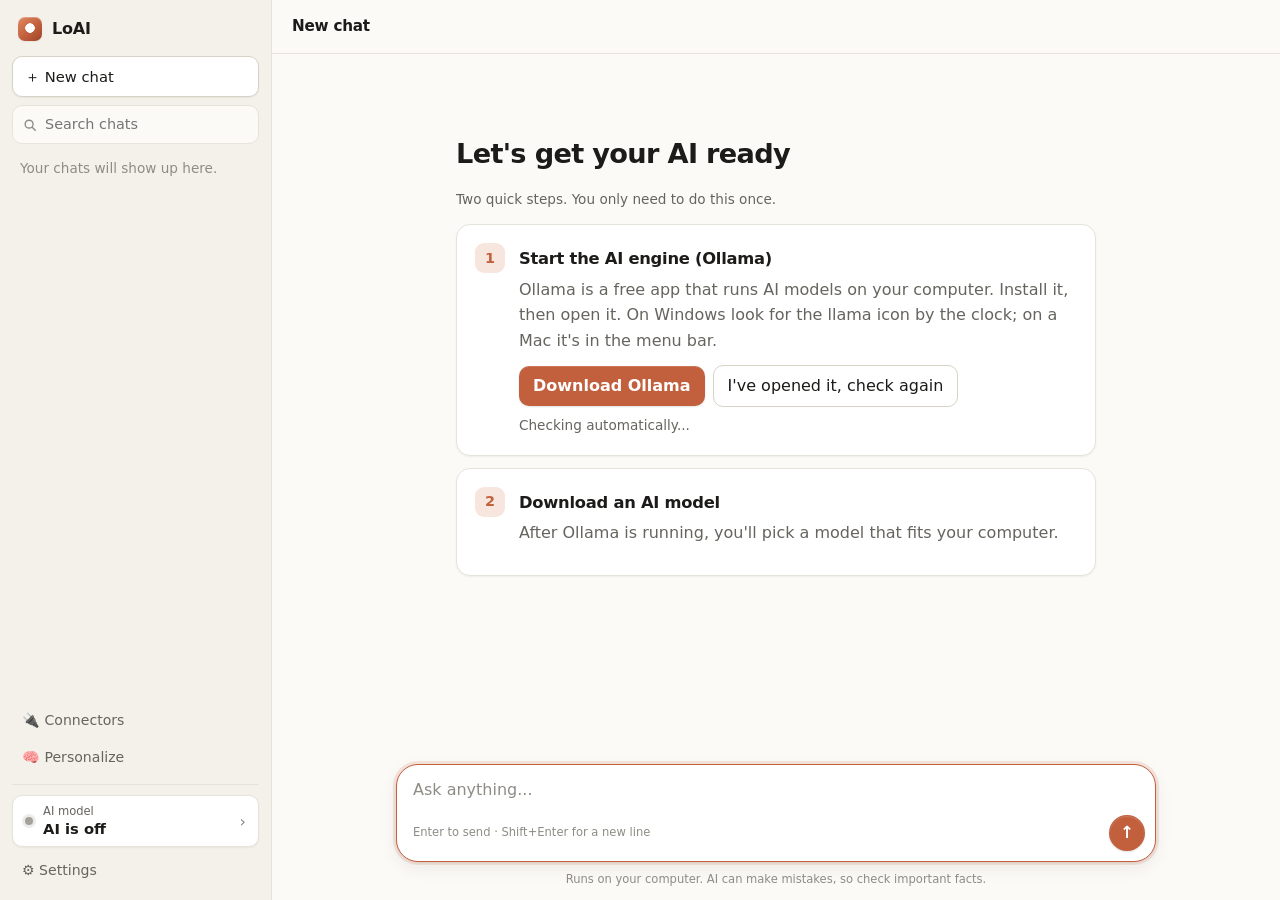
==== chatbot/static/index.html @ 0bafa899 "Merge cda1711361feffe646039b7a2dbf10522af35c83 into f8a8133390a9bcf1efb05b34d8a79a311c3097ea" ====
<!doctype html>
<html lang="en">
<head>
  <meta charset="utf-8">
  <meta name="viewport" content="width=device-width, initial-scale=1">
  <title>LoAI</title>
  <link rel="icon" href="data:image/svg+xml,<svg xmlns=%22http://www.w3.org/2000/svg%22 viewBox=%220 0 100 100%22><text y=%22.9em%22 font-size=%2290%22>💬</text></svg>">
  <link rel="manifest" href="/manifest.json">
  <link rel="apple-touch-icon" href="/icons/apple-touch-icon.png">
  <meta name="theme-color" content="#c2603e">
  <meta name="apple-mobile-web-app-capable" content="yes">
  <meta name="mobile-web-app-capable" content="yes">
  <meta name="apple-mobile-web-app-title" content="AI Chat">
  <script src="homescreen.js" defer></script>
  <link rel="stylesheet" href="style.css">
  <link rel="stylesheet" href="/connectors/tool-chat.css">
</head>
<body>
  <aside id="sidebar" aria-label="Chats">
    <div class="brand">LoAI</div>
    <button id="new-chat" class="primary" title="Start a new chat (Ctrl+Shift+O)">＋ New chat</button>
    <input id="search" type="search" placeholder="Search chats" aria-label="Search chats">
    <ul id="chat-list"></ul>
    <a href="/organizer" id="organizer-link" class="sidebar-link" hidden>🗂️ Organize a folder</a>
    <a href="/connectors" class="sidebar-link">🔌 Connectors</a> <!-- connectors_routes -->
    <a href="/files" id="files-link" class="sidebar-link" hidden>📁 Shared files</a>
    <a href="/personal" id="personal-link" class="sidebar-link">🧠 Personalize</a>
    <div class="sidebar-footer">
      <button id="model-button" class="model-button" title="Choose an AI model">
        <span class="dot" id="model-dot"></span>
        <span class="model-text">
          <span class="small">AI model</span>
          <span id="model-name">Choose a model</span>
        </span>
        <span aria-hidden="true">›</span>
      </button>
      <button id="settings-button" class="sidebar-link plain">⚙️ Settings</button>
    </div>
  </aside>
  <div id="scrim" hidden></div>

  <main>
    <header>
      <button id="toggle-sidebar" class="icon" aria-label="Show chats">☰</button>
      <h1 id="chat-title">New chat</h1>
    </header>

    <section id="messages" aria-live="polite"></section>

    <div id="composer-wrap">
      <form id="composer">
        <textarea id="input" rows="1" placeholder="Ask anything..." aria-label="Message"></textarea>
        <div class="composer-row">
          <button type="button" id="think-toggle" class="chip" aria-pressed="false" hidden
            title="The AI thinks step by step before answering. Smarter, but slower.">💡 Think deeper</button>
          <span class="hint">Enter to send · Shift+Enter for a new line</span>
          <button type="submit" id="send" class="primary round" aria-label="Send">↑</button>
          <button type="button" id="stop" class="round" aria-label="Stop" hidden>■</button>
        </div>
      </form>
      <p class="disclaimer">Runs on your computer. AI can make mistakes, so check important facts.</p>
    </div>
  </main>

  <!-- Choose a model -->
  <dialog id="models-dialog" aria-labelledby="models-title">
    <div class="dialog-head">
      <h2 id="models-title">Choose an AI model</h2>
      <button class="icon close" data-close aria-label="Close">✕</button>
    </div>
    <div id="system-card" class="system-card"></div>
    <p class="note">Bigger models give smarter answers but need a stronger computer. Models that are too big for this computer are locked so it doesn't freeze.</p>
    <div id="model-cards"></div>
  </dialog>

  <!-- Settings -->
  <dialog id="settings-dialog" aria-labelledby="settings-title">
    <div class="dialog-head">
      <h2 id="settings-title">Settings</h2>
      <button class="icon close" data-close aria-label="Close">✕</button>
    </div>
    <div class="setting">
      <span>Text size</span>
      <div class="segmented" data-setting="textSize">
        <button data-value="normal">A</button>
        <button data-value="large" class="bigger">A</button>
        <button data-value="xlarge" class="biggest">A</button>
      </div>
    </div>
    <div class="setting">
      <span>Appearance</span>
      <div class="segmented" data-setting="theme">
        <button data-value="auto">Auto</button>
        <button data-value="light">Light</button>
        <button data-value="dark">Dark</button>
      </div>
    </div>
    <div class="setting phone-setting">
      <span>Use on your phone</span>
      <div class="segmented">
        <button data-phone="true">On</button>
        <button data-phone="false">Off</button>
      </div>
    </div>
    <div id="phone-info" class="phone-setting"></div>
    <div class="setting">
      <span>Switch to a coding model for coding projects</span>
      <div class="segmented" data-setting="autoCode">
        <button data-value="on">Auto</button>
        <button data-value="off">Off</button>
      </div>
    </div>
    <div class="setting">
      <span>AI model settings</span>
      <button id="adjust-current">Adjust current model</button>
    </div>
    <div class="setting">
      <span>Your chats</span>
      <button id="clear-all" class="danger">Delete all chats</button>
    </div>
    <p class="note">Chats are saved only in this browser on this computer.</p>
  </dialog>

  <!-- Settings for one model (filled in by app.js) -->
  <dialog id="model-settings-dialog" aria-labelledby="model-settings-title">
    <div class="dialog-head">
      <h2 id="model-settings-title">Model settings</h2>
      <button class="icon close" data-close aria-label="Close">✕</button>
    </div>
    <div id="model-settings-body"></div>
  </dialog>

  <div id="toast" role="status" hidden></div>

  <script src="markdown.js"></script>
  <script src="/connectors/tool-chat.js"></script>
  <script src="app.js"></script>
</body>
</html>
---- chatbot/static/style.css ----
:root {
  --bg: #fbfaf7;
  --panel: #f3f1ea;
  --card: #ffffff;
  --text: #1c1b19;
  --muted: #66645e;
  --faint: #8e8c85;
  --border: #e6e3da;
  --border-strong: #d6d2c6;
  --hover: rgba(28, 27, 25, 0.055);
  --accent: #c2603e;
  --accent-hover: #ab5232;
  --accent-soft: #f6e6de;
  --accent-text: #ffffff;
  --glow: rgba(194, 96, 62, 0.14);
  --user-bubble: #efece4;
  --code-bg: #24231f;
  --code-text: #f5f4ef;
  --fast: #2e8b57;
  --good: #3b7dd8;
  --slow: #c98a1b;
  --blocked: #a3a19a;
  --danger: #c0392b;
  --shadow-sm: 0 1px 2px rgba(28, 27, 25, 0.06);
  --shadow-md: 0 1px 2px rgba(28, 27, 25, 0.05), 0 6px 18px rgba(28, 27, 25, 0.07);
  --shadow-lg: 0 2px 6px rgba(28, 27, 25, 0.06), 0 30px 70px -16px rgba(28, 27, 25, 0.3);
  --base-size: 16px;
  color-scheme: light;
}
@media (prefers-color-scheme: dark) {
  :root:not([data-theme="light"]) {
    --bg: #1b1a18;
    --panel: #201f1c;
    --card: #282724;
    --text: #eeebe3;
    --muted: #a5a29a;
    --faint: #7d7a73;
    --border: #33322d;
    --border-strong: #46443e;
    --hover: rgba(255, 255, 255, 0.06);
    --accent: #d9734f;
    --accent-hover: #e3845f;
    --accent-soft: #3d2a21;
    --glow: rgba(217, 115, 79, 0.16);
    --user-bubble: #312f2b;
    --code-bg: #121210;
    --danger: #e5675a;
    --shadow-sm: 0 1px 2px rgba(0, 0, 0, 0.3);
    --shadow-md: 0 1px 2px rgba(0, 0, 0, 0.3), 0 8px 20px rgba(0, 0, 0, 0.25);
    --shadow-lg: 0 2px 6px rgba(0, 0, 0, 0.35), 0 30px 70px -16px rgba(0, 0, 0, 0.7);
    color-scheme: dark;
  }
}
:root[data-theme="dark"] {
  --bg: #1b1a18;
  --panel: #201f1c;
  --card: #282724;
  --text: #eeebe3;
  --muted: #a5a29a;
  --faint: #7d7a73;
  --border: #33322d;
  --border-strong: #46443e;
  --hover: rgba(255, 255, 255, 0.06);
  --accent: #d9734f;
  --accent-hover: #e3845f;
  --accent-soft: #3d2a21;
  --glow: rgba(217, 115, 79, 0.16);
  --user-bubble: #312f2b;
  --code-bg: #121210;
  --danger: #e5675a;
  --shadow-sm: 0 1px 2px rgba(0, 0, 0, 0.3);
  --shadow-md: 0 1px 2px rgba(0, 0, 0, 0.3), 0 8px 20px rgba(0, 0, 0, 0.25);
  --shadow-lg: 0 2px 6px rgba(0, 0, 0, 0.35), 0 30px 70px -16px rgba(0, 0, 0, 0.7);
  color-scheme: dark;
}
:root[data-text-size="large"] { --base-size: 18px; }
:root[data-text-size="xlarge"] { --base-size: 20px; }

* { box-sizing: border-box; }
[hidden] { display: none !important; }
html, body { height: 100%; margin: 0; }
body {
  display: flex;
  background: var(--bg);
  color: var(--text);
  font: var(--base-size)/1.6 system-ui, -apple-system, "Segoe UI", Roboto, "Helvetica Neue", sans-serif;
  -webkit-font-smoothing: antialiased;
  text-rendering: optimizeLegibility;
}
h1, h2, h3 { letter-spacing: -0.015em; }

button, select, textarea, input { font: inherit; color: inherit; }
button {
  cursor: pointer;
  border: 1px solid var(--border-strong);
  background: transparent;
  border-radius: 10px;
  padding: 7px 14px;
  transition: background 0.15s, border-color 0.15s, color 0.15s, box-shadow 0.15s;
}
button:hover:not(:disabled) { background: var(--hover); }
button:active:not(:disabled) { transform: translateY(0.5px); }
button.primary {
  background: var(--accent);
  color: var(--accent-text);
  border-color: transparent;
  font-weight: 550;
  box-shadow: 0 1px 2px rgba(0, 0, 0, 0.12), inset 0 1px 0 rgba(255, 255, 255, 0.15);
}
button.primary:hover:not(:disabled) { background: var(--accent-hover); }
button.danger { color: var(--danger); border-color: color-mix(in srgb, var(--danger) 45%, transparent); }
button.danger:hover:not(:disabled) { background: color-mix(in srgb, var(--danger) 10%, transparent); }
button:disabled { opacity: 0.5; cursor: not-allowed; }
button.icon { border: none; padding: 6px 10px; font-size: 1.05em; color: var(--muted); }
button.icon:hover:not(:disabled) { color: var(--text); }
:focus-visible { outline: 2px solid var(--accent); outline-offset: 2px; }
a { color: var(--accent); text-underline-offset: 2px; }
::selection { background: var(--glow); }

/* Thin, quiet scrollbars */
* { scrollbar-width: thin; scrollbar-color: var(--border-strong) transparent; }

/* Sidebar */
#sidebar {
  width: 272px;
  flex-shrink: 0;
  display: flex;
  flex-direction: column;
  gap: 2px;
  padding: 14px 12px 12px;
  background: var(--panel);
  border-right: 1px solid var(--border);
}
.brand { display: flex; align-items: center; gap: 10px; font-weight: 650; letter-spacing: -0.01em; padding: 2px 6px 12px; }
.brand::before {
  content: "";
  width: 24px; height: 24px; flex-shrink: 0;
  border-radius: 7px;
  background:
    radial-gradient(circle at 50% 46%, #fff 0 4.5px, transparent 5px),
    linear-gradient(140deg, #e08a63, var(--accent) 55%, #9c4428);
  box-shadow: inset 0 1px 0 rgba(255, 255, 255, 0.25), var(--shadow-sm);
}
#new-chat {
  background: var(--card);
  color: var(--text);
  border: 1px solid var(--border-strong);
  box-shadow: var(--shadow-sm);
  text-align: left;
  font-size: 0.92em;
  font-weight: 500;
  padding: 8px 12px;
  margin-bottom: 6px;
}
#new-chat:hover:not(:disabled) { background: var(--card); border-color: var(--faint); }
#search {
  padding: 7px 10px 7px 32px;
  border-radius: 10px;
  border: 1px solid var(--border);
  background: var(--bg) url("data:image/svg+xml,%3Csvg xmlns='http://www.w3.org/2000/svg' viewBox='0 0 16 16'%3E%3Ccircle cx='7' cy='7' r='4.5' fill='none' stroke='%238e8c85' stroke-width='1.6'/%3E%3Cpath d='M10.5 10.5L14 14' stroke='%238e8c85' stroke-width='1.6' stroke-linecap='round'/%3E%3C/svg%3E") 10px center / 14px no-repeat;
  font-size: 0.9em;
  margin-bottom: 4px;
  outline: none;
  transition: border-color 0.15s, box-shadow 0.15s;
}
#search:focus { border-color: var(--accent); box-shadow: 0 0 0 3px var(--glow); }
#chat-list { list-style: none; margin: 0 -4px; padding: 0 4px; overflow-y: auto; flex: 1; }
#chat-list .group { font-size: 0.7em; font-weight: 600; letter-spacing: 0.06em; text-transform: uppercase; color: var(--faint); padding: 14px 8px 4px; }
#chat-list li.chat {
  display: flex;
  align-items: center;
  gap: 2px;
  padding: 6px 8px 6px 10px;
  border-radius: 8px;
  cursor: pointer;
  font-size: 0.88em;
  color: var(--muted);
  border: 1px solid transparent;
  transition: background 0.12s, color 0.12s;
}
#chat-list li.chat:hover { background: var(--hover); color: var(--text); }
#chat-list li.chat.active { background: var(--card); color: var(--text); border-color: var(--border); box-shadow: var(--shadow-sm); font-weight: 500; }
#chat-list li.chat span { flex: 1; overflow: hidden; text-overflow: ellipsis; white-space: nowrap; }
#chat-list li.chat button { border: none; padding: 0 5px; color: var(--faint); opacity: 0; font-size: 0.95em; }
#chat-list li.chat button:hover:not(:disabled) { color: var(--text); background: transparent; }
#chat-list li.chat:hover button, #chat-list li.chat.active button, #chat-list li.chat button:focus { opacity: 1; }
#chat-list .empty { color: var(--faint); font-size: 0.85em; padding: 8px; }
.sidebar-link {
  display: block;
  color: var(--muted);
  text-decoration: none;
  font-size: 0.88em;
  padding: 6px 10px;
  border-radius: 8px;
  text-align: left;
  border: none;
  width: 100%;
  transition: background 0.12s, color 0.12s;
}
.sidebar-link:hover { background: var(--hover); color: var(--text); }
.sidebar-footer { display: flex; flex-direction: column; gap: 2px; border-top: 1px solid var(--border); padding-top: 10px; margin-top: 8px; }
.model-button {
  display: flex;
  align-items: center;
  gap: 10px;
  text-align: left;
  background: var(--card);
  border-color: var(--border);
  box-shadow: var(--shadow-sm);
  padding: 8px 12px;
  margin-bottom: 4px;
  width: 100%;
}
.model-button:hover:not(:disabled) { background: var(--card); border-color: var(--border-strong); }
.model-button > [aria-hidden] { color: var(--faint); }
.model-button .model-text { flex: 1; display: flex; flex-direction: column; line-height: 1.3; min-width: 0; }
.model-button #model-name { overflow: hidden; text-overflow: ellipsis; white-space: nowrap; font-weight: 550; font-size: 0.92em; }
.small { font-size: 0.72em; color: var(--muted); }
.dot { width: 8px; height: 8px; border-radius: 50%; background: var(--blocked); flex-shrink: 0; box-shadow: 0 0 0 3px color-mix(in srgb, var(--blocked) 20%, transparent); }
.dot.fast { background: var(--fast); box-shadow: 0 0 0 3px color-mix(in srgb, var(--fast) 20%, transparent); }
.dot.good { background: var(--good); box-shadow: 0 0 0 3px color-mix(in srgb, var(--good) 20%, transparent); }
.dot.slow { background: var(--slow); box-shadow: 0 0 0 3px color-mix(in srgb, var(--slow) 20%, transparent); }
.note { font-size: 0.85em; color: var(--muted); }

/* Main area */
main { flex: 1; display: flex; flex-direction: column; min-width: 0; }
header { display: flex; align-items: center; gap: 8px; padding: 10px 20px; min-height: 54px; border-bottom: 1px solid var(--border); }
header h1 { font-size: 0.95em; font-weight: 600; margin: 0; overflow: hidden; text-overflow: ellipsis; white-space: nowrap; }
#toggle-sidebar { display: none; }

#messages { flex: 1; overflow-y: auto; padding: 24px 16px 24px; }

/* Welcome and setup screens */
.welcome { max-width: 700px; margin: 10vh auto 0; text-align: center; }
.welcome h2 { font-weight: 650; font-size: 2em; letter-spacing: -0.03em; margin: 0 0 8px; }
.welcome > p { color: var(--muted); margin-top: 0; }
.suggestions { display: grid; grid-template-columns: repeat(2, 1fr); gap: 10px; margin-top: 32px; text-align: left; }
.suggestion {
  background: var(--card);
  border: 1px solid var(--border);
  border-radius: 14px;
  padding: 14px 16px;
  font-size: 0.9em;
  text-align: left;
  line-height: 1.45;
  box-shadow: var(--shadow-sm);
}
.suggestion:hover:not(:disabled) { background: var(--card); border-color: var(--border-strong); box-shadow: var(--shadow-md); }
.suggestion strong { display: block; margin-bottom: 3px; font-weight: 600; }
.suggestion span { color: var(--muted); }

.setup { max-width: 640px; margin: 6vh auto 0; }
.setup h2 { font-weight: 650; font-size: 1.7em; letter-spacing: -0.025em; margin-bottom: 4px; }
.step {
  display: flex;
  gap: 14px;
  background: var(--card);
  border: 1px solid var(--border);
  border-radius: 14px;
  padding: 18px;
  margin: 12px 0;
  box-shadow: var(--shadow-sm);
}
.step .num {
  flex-shrink: 0;
  width: 30px; height: 30px;
  border-radius: 9px;
  display: grid; place-items: center;
  background: var(--accent-soft);
  color: var(--accent);
  font-weight: 700;
  font-size: 0.9em;
}
.step.done .num { background: var(--fast); color: #fff; }
.step h3 { margin: 3px 0 4px; font-size: 1.02em; }
.step p { margin: 4px 0 12px; color: var(--muted); }
.step .buttons { display: flex; flex-wrap: wrap; gap: 8px; align-items: center; }
.step a.primary {
  display: inline-block;
  background: var(--accent); color: var(--accent-text);
  padding: 7px 14px; border-radius: 10px; text-decoration: none; font-weight: 550;
  box-shadow: 0 1px 2px rgba(0, 0, 0, 0.12), inset 0 1px 0 rgba(255, 255, 255, 0.15);
}
.step a.primary:hover { background: var(--accent-hover); }
.checking { font-size: 0.85em; color: var(--muted); }

/* Messages */
.msg { max-width: 760px; margin: 0 auto 26px; }
.msg.user .content {
  background: var(--user-bubble);
  padding: 10px 16px;
  border-radius: 18px 18px 6px 18px;
  white-space: pre-wrap;
  width: fit-content;
  max-width: 85%;
  margin-left: auto;
  overflow-wrap: anywhere;
}
.msg.user .actions { justify-content: flex-end; }
.msg.assistant .content { overflow-wrap: anywhere; line-height: 1.7; }
.msg.assistant .content > :first-child { margin-top: 0; }
.msg.assistant .content > :last-child { margin-bottom: 0; }
.msg.error .content {
  color: var(--danger);
  background: color-mix(in srgb, var(--danger) 7%, transparent);
  border: 1px solid color-mix(in srgb, var(--danger) 35%, transparent);
  border-radius: 12px;
  padding: 10px 14px;
}
.msg .actions { margin-top: 8px; display: flex; gap: 2px; flex-wrap: wrap; }
.msg .actions button { font-size: 0.78em; padding: 3px 9px; color: var(--faint); border-color: transparent; border-radius: 7px; }
.msg .actions button:hover:not(:disabled) { color: var(--text); }
.msg .model-tag { font-size: 0.72em; color: var(--faint); align-self: center; margin-left: 6px; padding: 1px 8px; border: 1px solid var(--border); border-radius: 999px; }

details.thinking { margin-bottom: 12px; font-size: 0.88em; color: var(--muted); }
details.thinking summary { cursor: pointer; width: fit-content; padding: 2px 10px; border-radius: 999px; border: 1px solid var(--border); background: var(--card); }
details.thinking .thought { white-space: pre-wrap; border-left: 2px solid var(--border); padding-left: 12px; margin-top: 8px; }

.typing { display: inline-flex; gap: 4px; padding: 8px 0; }
.typing i { width: 7px; height: 7px; border-radius: 50%; background: var(--faint); animation: bounce 1.2s infinite; }
.typing i:nth-child(2) { animation-delay: 0.15s; }
.typing i:nth-child(3) { animation-delay: 0.3s; }
@keyframes bounce { 0%, 60%, 100% { opacity: 0.3; transform: none; } 30% { opacity: 1; transform: translateY(-4px); } }

/* Markdown */
.content pre {
  position: relative;
  background: var(--code-bg);
  color: var(--code-text);
  padding: 34px 16px 14px;
  border-radius: 12px;
  overflow-x: auto;
  font-size: 0.86em;
  line-height: 1.55;
  border: 1px solid rgba(255, 255, 255, 0.04);
}
.content pre .lang { position: absolute; top: 8px; left: 16px; font-size: 11px; color: #9a988f; letter-spacing: 0.02em; }
.content pre .copy { position: absolute; top: 6px; right: 8px; font-size: 11px; padding: 2px 9px; color: #d0cec6; background: rgba(255, 255, 255, 0.06); border-color: rgba(255, 255, 255, 0.12); border-radius: 6px; }
.content pre .copy:hover { background: rgba(255, 255, 255, 0.14); }
.content pre code { display: block; }
.content code { font-family: ui-monospace, SFMono-Regular, Menlo, Consolas, monospace; }
.content :not(pre) > code { background: var(--panel); border: 1px solid var(--border); padding: 1px 5px; border-radius: 5px; font-size: 0.86em; }
.content table { border-collapse: collapse; margin: 10px 0; display: block; overflow-x: auto; font-size: 0.92em; }
.content th, .content td { border: 1px solid var(--border); padding: 6px 12px; }
.content th { background: var(--panel); font-weight: 600; text-align: left; }
.content blockquote { border-left: 3px solid var(--accent-soft); margin: 10px 0; padding-left: 14px; color: var(--muted); }
.math { font-family: "Cambria Math", "STIX Two Math", "Times New Roman", serif; font-size: 1.08em; white-space: nowrap; }
.math.display { white-space: normal; }
.math i { font-style: italic; padding-right: 0.04em; }
.math .fn { font-style: normal; }
.math sup, .math sub { font-size: 0.72em; }
.math .frac { display: inline-flex; flex-direction: column; vertical-align: middle; text-align: center; margin: 0 0.15em; }
.math .frac > span:first-child { border-bottom: 1px solid currentColor; padding: 0 0.2em; }
.math .frac > span:last-child { padding: 0 0.2em; }
.math .sqrt { border-top: 1px solid currentColor; padding: 0 0.1em; margin-left: 0.05em; }
.math .root { margin-right: -0.4em; vertical-align: 0.9em; }
.math .over { border-top: 1px solid currentColor; }
.math .boxed { display: inline-block; border: 1px solid currentColor; border-radius: 4px; padding: 0.3em 0.5em; }
.math-block { margin: 12px 0; overflow-x: auto; text-align: center; font-size: 1.1em; }
.content h1, .content h2, .content h3 { line-height: 1.3; margin: 1.2em 0 0.5em; }
.content hr { border: 0; border-top: 1px solid var(--border); margin: 1.4em 0; }

/* Composer */
#composer-wrap { padding: 0 16px; }
#composer {
  max-width: 760px;
  margin: 0 auto;
  padding: 12px 10px 10px 16px;
  border: 1px solid var(--border-strong);
  border-radius: 22px;
  background: var(--card);
  box-shadow: var(--shadow-md);
  transition: border-color 0.15s, box-shadow 0.15s;
}
#composer:focus-within { border-color: var(--accent); box-shadow: var(--shadow-md), 0 0 0 3px var(--glow); }
#input {
  width: 100%;
  border: none;
  outline: none;
  resize: none;
  background: transparent;
  max-height: 220px;
  padding: 0 4px 0 0;
}
#input::placeholder { color: var(--faint); }
.composer-row { display: flex; align-items: center; gap: 8px; margin-top: 4px; }
.hint { flex: 1; font-size: 0.72em; color: var(--faint); }
.chip { font-size: 0.78em; padding: 4px 11px; border-radius: 999px; border-color: var(--border); color: var(--muted); }
.chip:hover:not(:disabled) { color: var(--text); }
.chip[aria-pressed="true"] { background: var(--accent-soft); border-color: color-mix(in srgb, var(--accent) 50%, transparent); color: var(--accent); }
.round { width: 36px; height: 36px; border-radius: 50%; padding: 0; font-size: 1.05em; display: grid; place-items: center; }
.disclaimer { text-align: center; font-size: 0.72em; color: var(--faint); margin: 8px 0 12px; }

/* Dialogs */
dialog {
  border: 1px solid var(--border);
  border-radius: 20px;
  background: var(--bg);
  color: var(--text);
  padding: 22px 24px 24px;
  width: min(680px, calc(100vw - 32px));
  max-height: calc(100vh - 48px);
  box-shadow: var(--shadow-lg);
}
dialog[open] { animation: pop 0.16s ease-out; }
@keyframes pop { from { opacity: 0; transform: translateY(6px) scale(0.985); } }
dialog::backdrop { background: rgba(15, 14, 12, 0.42); backdrop-filter: blur(3px); }
.dialog-head { display: flex; align-items: center; justify-content: space-between; margin-bottom: 4px; }
.dialog-head h2 { margin: 0; font-size: 1.25em; font-weight: 650; letter-spacing: -0.02em; }
.system-card {
  display: flex;
  flex-wrap: wrap;
  gap: 8px;
  margin: 14px 0 8px;
}
.system-card .spec {
  background: var(--card);
  border: 1px solid var(--border);
  border-radius: 12px;
  padding: 8px 14px;
  font-size: 0.88em;
  box-shadow: var(--shadow-sm);
}
.system-card .spec b { display: block; font-weight: 650; }
.model-card {
  display: flex;
  gap: 12px;
  align-items: flex-start;
  background: var(--card);
  border: 1px solid var(--border);
  border-radius: 14px;
  padding: 14px 16px;
  margin: 10px 0;
  box-shadow: var(--shadow-sm);
  transition: border-color 0.15s, box-shadow 0.15s;
}
.model-card:hover { border-color: var(--border-strong); }
.model-card.current { border-color: var(--accent); box-shadow: 0 0 0 3px var(--glow); }
.model-card.blocked { opacity: 0.55; box-shadow: none; }
.model-card .info { flex: 1; min-width: 0; }
.model-card .title { font-weight: 650; display: flex; flex-wrap: wrap; gap: 6px; align-items: center; }
.model-card .about { margin: 2px 0 6px; font-size: 0.9em; color: var(--muted); }
.model-card .meta { font-size: 0.78em; color: var(--muted); display: flex; flex-wrap: wrap; gap: 4px 12px; align-items: center; }
.model-card .side { display: flex; flex-direction: column; gap: 6px; align-items: flex-end; flex-shrink: 0; }
.model-card .side button { font-size: 0.9em; }
.model-card .remove { font-size: 0.75em; padding: 2px 8px; color: var(--faint); border: none; }
.badge { font-size: 0.68em; font-weight: 650; letter-spacing: 0.02em; padding: 2px 8px; border-radius: 999px; background: var(--accent-soft); color: var(--accent); }
.badge.experimental { background: color-mix(in srgb, var(--slow) 16%, transparent); color: var(--slow); }
.badge.installed { background: color-mix(in srgb, var(--fast) 14%, transparent); color: var(--fast); }
.speed { display: inline-flex; align-items: center; gap: 7px; }
.progress { width: 160px; height: 6px; border-radius: 999px; background: var(--border); overflow: hidden; }
.progress div { height: 100%; background: var(--accent); border-radius: 999px; width: 0; transition: width 0.3s; }
.progress-text { font-size: 0.75em; color: var(--muted); }

.setting { display: flex; justify-content: space-between; align-items: center; gap: 12px; padding: 14px 0; border-bottom: 1px solid var(--border); }
.segmented { display: flex; gap: 2px; padding: 3px; background: var(--panel); border: 1px solid var(--border); border-radius: 11px; }
.segmented button { border: 1px solid transparent; border-radius: 8px; padding: 4px 14px; color: var(--muted); font-size: 0.92em; }
.segmented button:hover:not(:disabled) { color: var(--text); background: transparent; }
.segmented button.on { background: var(--card); color: var(--text); border-color: var(--border); box-shadow: var(--shadow-sm); font-weight: 550; }
.segmented.wrap { flex-wrap: wrap; width: fit-content; }
.model-setting { padding: 14px 0; border-bottom: 1px solid var(--border); }
.model-setting .note { margin: 6px 0 0; }
.setting-title { font-weight: 600; margin-bottom: 8px; }
.slider-row { display: flex; align-items: center; gap: 10px; flex-wrap: wrap; }
.slider-row input { flex: 1; min-width: 140px; accent-color: var(--accent); }
.slider-row b { min-width: 120px; font-size: 0.9em; font-weight: 600; }
.model-setting textarea {
  width: 100%;
  border: 1px solid var(--border-strong);
  border-radius: 10px;
  padding: 8px 10px;
  background: var(--card);
  resize: vertical;
  outline: none;
}
.model-setting textarea:focus { border-color: var(--accent); box-shadow: 0 0 0 3px var(--glow); }
.dialog-buttons { display: flex; justify-content: flex-end; gap: 8px; margin-top: 18px; }
.switch-banner {
  font-size: 0.82em;
  color: var(--muted);
  background: var(--accent-soft);
  border-radius: 999px;
  padding: 4px 12px;
  margin-bottom: 12px;
  width: fit-content;
}
.switch-banner b { color: var(--accent); font-weight: 600; }
.code-input { width: 9ch; font-size: 1.4em; letter-spacing: 0.15em; padding: 6px 10px; border: 1px solid var(--border-strong); border-radius: 10px; background: var(--card); outline: none; }
.code-input:focus { border-color: var(--accent); box-shadow: 0 0 0 3px var(--glow); }
.phone-steps { margin: 8px 0; padding-left: 20px; font-size: 0.92em; }
.phone-steps li { margin: 4px 0; overflow-wrap: anywhere; }
.big-code { font-size: 1.3em; letter-spacing: 0.12em; color: var(--accent); font-variant-numeric: tabular-nums; }
.error-text { color: var(--danger); }
body.on-phone .phone-setting, body.on-phone a[href="/connectors"] { display: none; }
#model-cards h3 { margin: 22px 0 4px; font-size: 0.75em; font-weight: 650; letter-spacing: 0.06em; text-transform: uppercase; color: var(--faint); }
.msg.notice { display: flex; align-items: center; gap: 8px; flex-wrap: wrap; }
.segmented .bigger { font-size: 1.1em; }
.segmented .biggest { font-size: 1.25em; }

#toast {
  position: fixed;
  top: 18px; left: 50%;
  transform: translateX(-50%);
  background: var(--text);
  color: var(--bg);
  padding: 9px 16px;
  border-radius: 12px;
  font-size: 0.88em;
  z-index: 50;
  max-width: calc(100vw - 32px);
  box-shadow: var(--shadow-lg);
  animation: pop 0.16s ease-out;
}

@media (prefers-reduced-motion: reduce) {
  *, *::before, *::after { transition: none !important; animation: none !important; }
}

/* Phones and narrow windows: sidebar slides over the chat */
@media (max-width: 760px) {
  #sidebar { position: fixed; inset: 0 auto 0 0; z-index: 20; transform: translateX(-100%); transition: transform 0.22s ease; width: min(300px, 86vw); }
  #sidebar.open { transform: none; box-shadow: var(--shadow-lg); }
  #scrim { position: fixed; inset: 0; background: rgba(15, 14, 12, 0.4); z-index: 15; }
  #toggle-sidebar { display: inline-block; margin-left: -8px; }
  header { padding: 8px 14px; }
  #messages { padding: 18px 14px; }
  #composer-wrap { padding: 0 10px; }
  .hint { visibility: hidden; }
  .welcome { margin-top: 4vh; }
  .welcome h2 { font-size: 1.6em; }
  .suggestions { grid-template-columns: 1fr; gap: 8px; margin-top: 18px; }
  .suggestion { padding: 10px 14px; }
  .model-card { flex-direction: column; }
  .model-card .side { align-items: flex-start; flex-direction: row; flex-wrap: wrap; }
}
a.chip { border: 1px solid var(--border); color: inherit; text-decoration: none; }
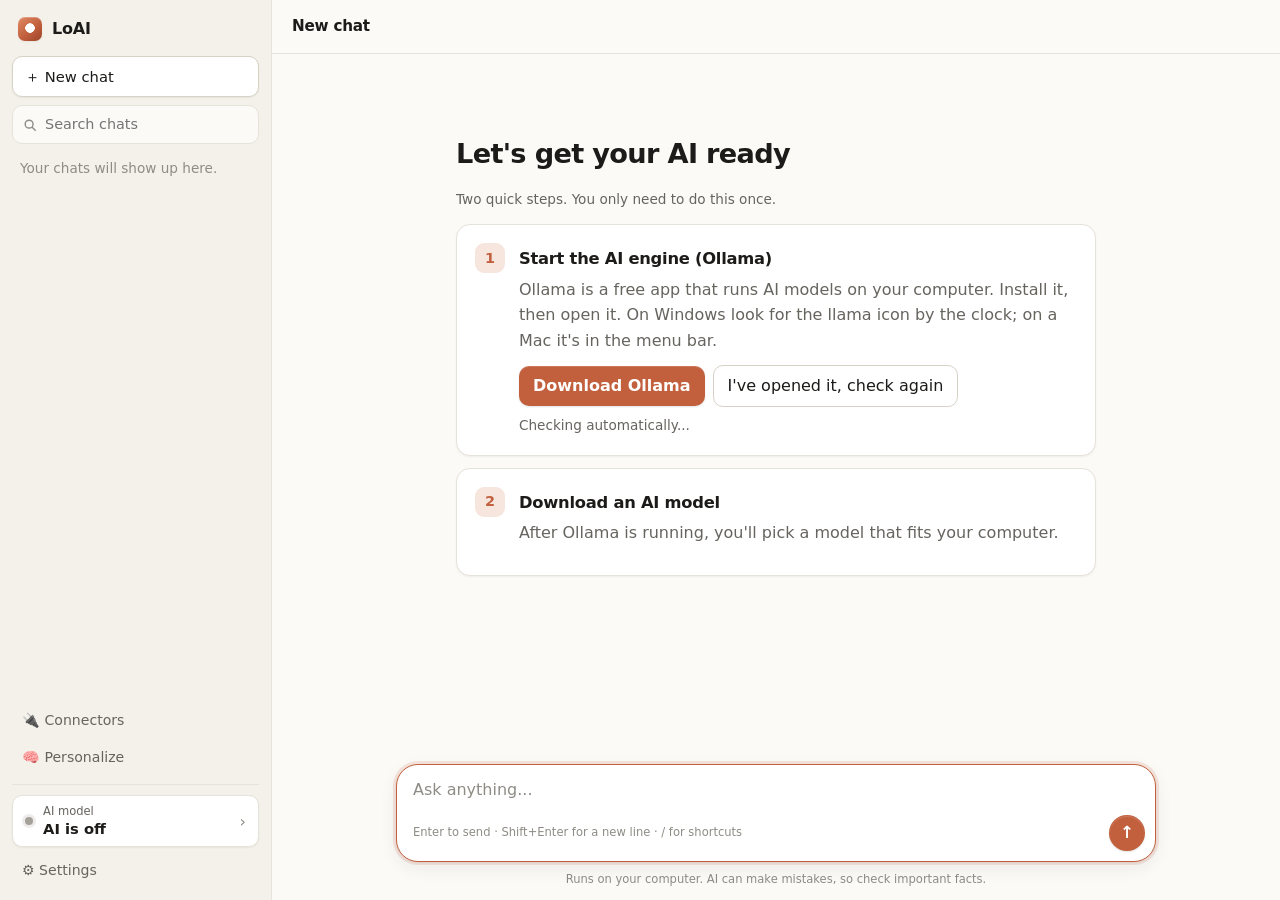
==== commit cdf586e2: "Merge 8c09ac3e1c06916870cf21fedeeb7e27b1910041 into f8a8133390a9bcf1efb05b34d8a79a311c3097ea" ====
--- a/chatbot/static/index.html
+++ b/chatbot/static/index.html
@@ -5,15 +5,9 @@
   <meta name="viewport" content="width=device-width, initial-scale=1">
   <title>LoAI</title>
   <link rel="icon" href="data:image/svg+xml,<svg xmlns=%22http://www.w3.org/2000/svg%22 viewBox=%220 0 100 100%22><text y=%22.9em%22 font-size=%2290%22>💬</text></svg>">
-  <link rel="manifest" href="/manifest.json">
-  <link rel="apple-touch-icon" href="/icons/apple-touch-icon.png">
-  <meta name="theme-color" content="#c2603e">
-  <meta name="apple-mobile-web-app-capable" content="yes">
-  <meta name="mobile-web-app-capable" content="yes">
-  <meta name="apple-mobile-web-app-title" content="AI Chat">
-  <script src="homescreen.js" defer></script>
   <link rel="stylesheet" href="style.css">
   <link rel="stylesheet" href="/connectors/tool-chat.css">
+  <link rel="stylesheet" href="shortcuts.css">
 </head>
 <body>
   <aside id="sidebar" aria-label="Chats">
@@ -53,7 +47,7 @@
         <div class="composer-row">
           <button type="button" id="think-toggle" class="chip" aria-pressed="false" hidden
             title="The AI thinks step by step before answering. Smarter, but slower.">💡 Think deeper</button>
-          <span class="hint">Enter to send · Shift+Enter for a new line</span>
+          <span class="hint">Enter to send · Shift+Enter for a new line · / for shortcuts</span>
           <button type="submit" id="send" class="primary round" aria-label="Send">↑</button>
           <button type="button" id="stop" class="round" aria-label="Stop" hidden>■</button>
         </div>
@@ -135,5 +129,6 @@
   <script src="markdown.js"></script>
   <script src="/connectors/tool-chat.js"></script>
   <script src="app.js"></script>
+  <script src="shortcuts.js"></script>
 </body>
 </html>
--- a/chatbot/static/style.css
+++ b/chatbot/static/style.css
@@ -312,6 +312,19 @@
 .msg .actions button:hover:not(:disabled) { color: var(--text); }
 .msg .model-tag { font-size: 0.72em; color: var(--faint); align-self: center; margin-left: 6px; padding: 1px 8px; border: 1px solid var(--border); border-radius: 999px; }
 
+.peek-view { white-space: pre-wrap; font-family: ui-monospace, Menlo, Consolas, monospace; font-size: 0.92em; line-height: 1.75; }
+.peek-view span { background: color-mix(in srgb, var(--accent) calc(var(--doubt) * 70%), transparent); border-radius: 3px; cursor: pointer; }
+.peek-view span.picked { outline: 2px solid var(--accent); }
+.peek-info { position: sticky; bottom: 8px; box-shadow: 0 4px 18px rgb(0 0 0 / 0.12); margin-top: 10px; padding: 10px 14px; border: 1px solid var(--border); border-radius: 12px; background: var(--card); font-size: 0.85em; color: var(--muted); }
+.peek-info b { color: var(--text); }
+.peek-bars { margin-top: 8px; display: grid; gap: 4px; }
+.peek-bars .bar { display: grid; grid-template-columns: 2ch 1fr 4ch; gap: 8px; align-items: center; }
+.peek-bars .ch { font-family: ui-monospace, Menlo, Consolas, monospace; color: var(--text); text-align: center; }
+.peek-bars .track { height: 8px; border-radius: 4px; background: var(--border); overflow: hidden; }
+.peek-bars .track i { display: block; height: 100%; background: var(--faint); }
+.peek-bars .bar.picked .track i { background: var(--accent); }
+.peek-bars .pct { text-align: right; }
+
 details.thinking { margin-bottom: 12px; font-size: 0.88em; color: var(--muted); }
 details.thinking summary { cursor: pointer; width: fit-content; padding: 2px 10px; border-radius: 999px; border: 1px solid var(--border); background: var(--card); }
 details.thinking .thought { white-space: pre-wrap; border-left: 2px solid var(--border); padding-left: 12px; margin-top: 8px; }
@@ -344,19 +357,6 @@
 .content th, .content td { border: 1px solid var(--border); padding: 6px 12px; }
 .content th { background: var(--panel); font-weight: 600; text-align: left; }
 .content blockquote { border-left: 3px solid var(--accent-soft); margin: 10px 0; padding-left: 14px; color: var(--muted); }
-.math { font-family: "Cambria Math", "STIX Two Math", "Times New Roman", serif; font-size: 1.08em; white-space: nowrap; }
-.math.display { white-space: normal; }
-.math i { font-style: italic; padding-right: 0.04em; }
-.math .fn { font-style: normal; }
-.math sup, .math sub { font-size: 0.72em; }
-.math .frac { display: inline-flex; flex-direction: column; vertical-align: middle; text-align: center; margin: 0 0.15em; }
-.math .frac > span:first-child { border-bottom: 1px solid currentColor; padding: 0 0.2em; }
-.math .frac > span:last-child { padding: 0 0.2em; }
-.math .sqrt { border-top: 1px solid currentColor; padding: 0 0.1em; margin-left: 0.05em; }
-.math .root { margin-right: -0.4em; vertical-align: 0.9em; }
-.math .over { border-top: 1px solid currentColor; }
-.math .boxed { display: inline-block; border: 1px solid currentColor; border-radius: 4px; padding: 0.3em 0.5em; }
-.math-block { margin: 12px 0; overflow-x: auto; text-align: center; font-size: 1.1em; }
 .content h1, .content h2, .content h3 { line-height: 1.3; margin: 1.2em 0 0.5em; }
 .content hr { border: 0; border-top: 1px solid var(--border); margin: 1.4em 0; }
 
--- a/chatbot/static/shortcuts.css
+++ b/chatbot/static/shortcuts.css
@@ -0,0 +1,22 @@
+/* Prompt shortcuts menu (shortcuts.js) */
+#composer { position: relative; }
+#shortcut-menu {
+  position: absolute;
+  left: 0;
+  right: 0;
+  bottom: calc(100% + 8px);
+  max-height: 300px;
+  overflow-y: auto;
+  padding: 6px;
+  border: 1px solid var(--border-strong);
+  border-radius: 16px;
+  background: var(--card);
+  box-shadow: var(--shadow-md);
+  z-index: 20;
+}
+#shortcut-menu .shortcut { display: flex; align-items: center; gap: 10px; padding: 7px 10px; border-radius: 10px; cursor: pointer; font-size: 0.9em; }
+#shortcut-menu .shortcut b { font-weight: 600; color: var(--accent); white-space: nowrap; }
+#shortcut-menu .shortcut span { flex: 1; min-width: 0; color: var(--muted); white-space: nowrap; overflow: hidden; text-overflow: ellipsis; }
+#shortcut-menu .shortcut.active, #shortcut-menu .shortcut:hover { background: var(--accent-soft); }
+#shortcut-menu .shortcut.add { color: var(--muted); border-top: 1px solid var(--border); border-radius: 0 0 10px 10px; margin-top: 4px; }
+#shortcut-menu .delete { font-size: 0.8em; padding: 2px 7px; border-color: transparent; color: var(--faint); }
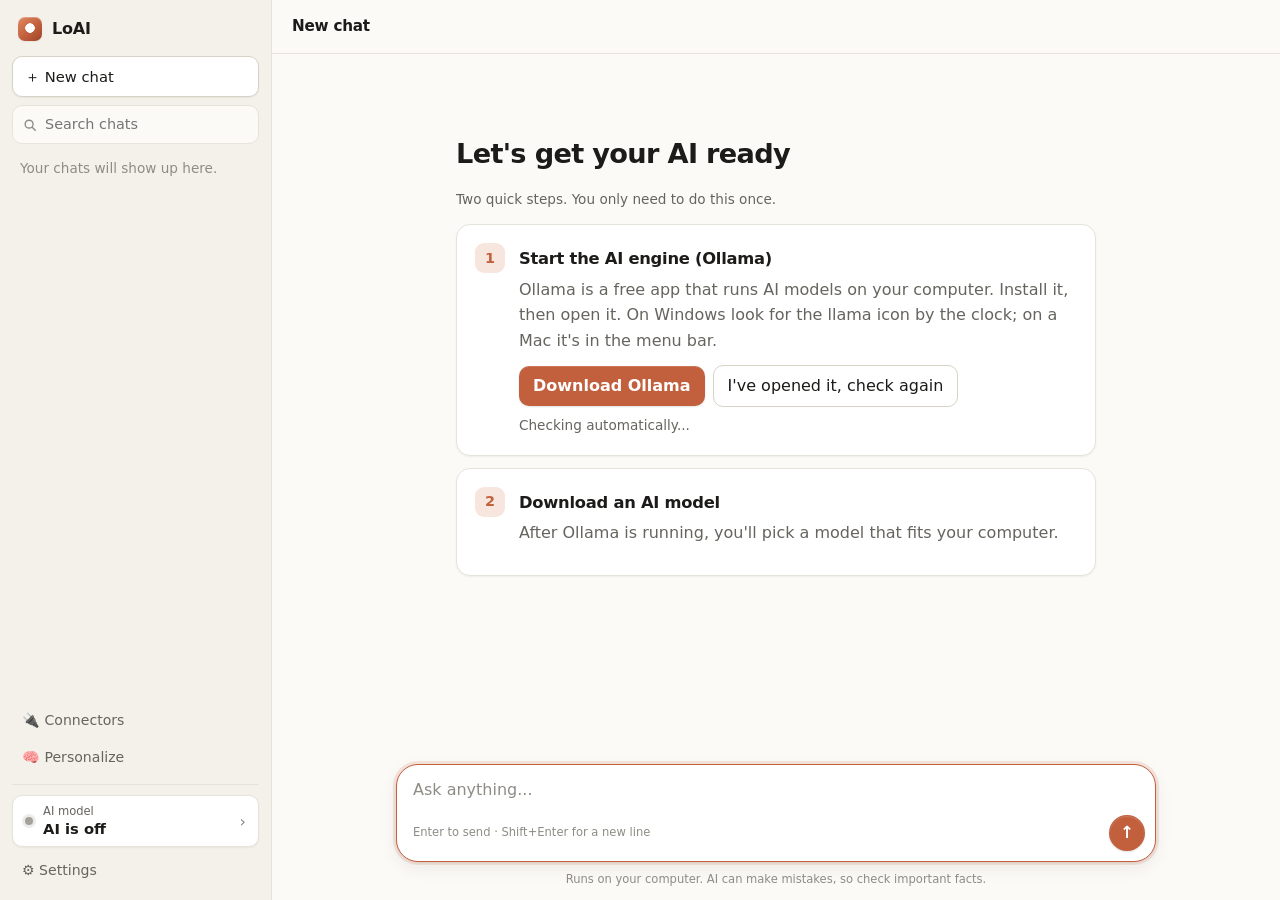
==== commit 2ccc7811: "Merge 41dfab14e964e617923a3f7d900c5a38189e76d8 into f8a8133390a9bcf1efb05b34d8a79a311c3097ea" ====
--- a/chatbot/static/index.html
+++ b/chatbot/static/index.html
@@ -7,7 +7,6 @@
   <link rel="icon" href="data:image/svg+xml,<svg xmlns=%22http://www.w3.org/2000/svg%22 viewBox=%220 0 100 100%22><text y=%22.9em%22 font-size=%2290%22>💬</text></svg>">
   <link rel="stylesheet" href="style.css">
   <link rel="stylesheet" href="/connectors/tool-chat.css">
-  <link rel="stylesheet" href="shortcuts.css">
 </head>
 <body>
   <aside id="sidebar" aria-label="Chats">
@@ -47,7 +46,7 @@
         <div class="composer-row">
           <button type="button" id="think-toggle" class="chip" aria-pressed="false" hidden
             title="The AI thinks step by step before answering. Smarter, but slower.">💡 Think deeper</button>
-          <span class="hint">Enter to send · Shift+Enter for a new line · / for shortcuts</span>
+          <span class="hint">Enter to send · Shift+Enter for a new line</span>
           <button type="submit" id="send" class="primary round" aria-label="Send">↑</button>
           <button type="button" id="stop" class="round" aria-label="Stop" hidden>■</button>
         </div>
@@ -55,6 +54,7 @@
       <p class="disclaimer">Runs on your computer. AI can make mistakes, so check important facts.</p>
     </div>
   </main>
+  <script src="slides.js" defer></script>
 
   <!-- Choose a model -->
   <dialog id="models-dialog" aria-labelledby="models-title">
@@ -129,6 +129,5 @@
   <script src="markdown.js"></script>
   <script src="/connectors/tool-chat.js"></script>
   <script src="app.js"></script>
-  <script src="shortcuts.js"></script>
 </body>
 </html>
--- a/chatbot/static/style.css
+++ b/chatbot/static/style.css
@@ -184,6 +184,8 @@
 #chat-list li.chat button { border: none; padding: 0 5px; color: var(--faint); opacity: 0; font-size: 0.95em; }
 #chat-list li.chat button:hover:not(:disabled) { color: var(--text); background: transparent; }
 #chat-list li.chat:hover button, #chat-list li.chat.active button, #chat-list li.chat button:focus { opacity: 1; }
+#chat-list li.chat button.pin { filter: grayscale(1); }
+#chat-list li.chat button.pin.on { opacity: 1; filter: none; }
 #chat-list .empty { color: var(--faint); font-size: 0.85em; padding: 8px; }
 .sidebar-link {
   display: block;
@@ -311,19 +313,6 @@
 .msg .actions button { font-size: 0.78em; padding: 3px 9px; color: var(--faint); border-color: transparent; border-radius: 7px; }
 .msg .actions button:hover:not(:disabled) { color: var(--text); }
 .msg .model-tag { font-size: 0.72em; color: var(--faint); align-self: center; margin-left: 6px; padding: 1px 8px; border: 1px solid var(--border); border-radius: 999px; }
-
-.peek-view { white-space: pre-wrap; font-family: ui-monospace, Menlo, Consolas, monospace; font-size: 0.92em; line-height: 1.75; }
-.peek-view span { background: color-mix(in srgb, var(--accent) calc(var(--doubt) * 70%), transparent); border-radius: 3px; cursor: pointer; }
-.peek-view span.picked { outline: 2px solid var(--accent); }
-.peek-info { position: sticky; bottom: 8px; box-shadow: 0 4px 18px rgb(0 0 0 / 0.12); margin-top: 10px; padding: 10px 14px; border: 1px solid var(--border); border-radius: 12px; background: var(--card); font-size: 0.85em; color: var(--muted); }
-.peek-info b { color: var(--text); }
-.peek-bars { margin-top: 8px; display: grid; gap: 4px; }
-.peek-bars .bar { display: grid; grid-template-columns: 2ch 1fr 4ch; gap: 8px; align-items: center; }
-.peek-bars .ch { font-family: ui-monospace, Menlo, Consolas, monospace; color: var(--text); text-align: center; }
-.peek-bars .track { height: 8px; border-radius: 4px; background: var(--border); overflow: hidden; }
-.peek-bars .track i { display: block; height: 100%; background: var(--faint); }
-.peek-bars .bar.picked .track i { background: var(--accent); }
-.peek-bars .pct { text-align: right; }
 
 details.thinking { margin-bottom: 12px; font-size: 0.88em; color: var(--muted); }
 details.thinking summary { cursor: pointer; width: fit-content; padding: 2px 10px; border-radius: 999px; border: 1px solid var(--border); background: var(--card); }
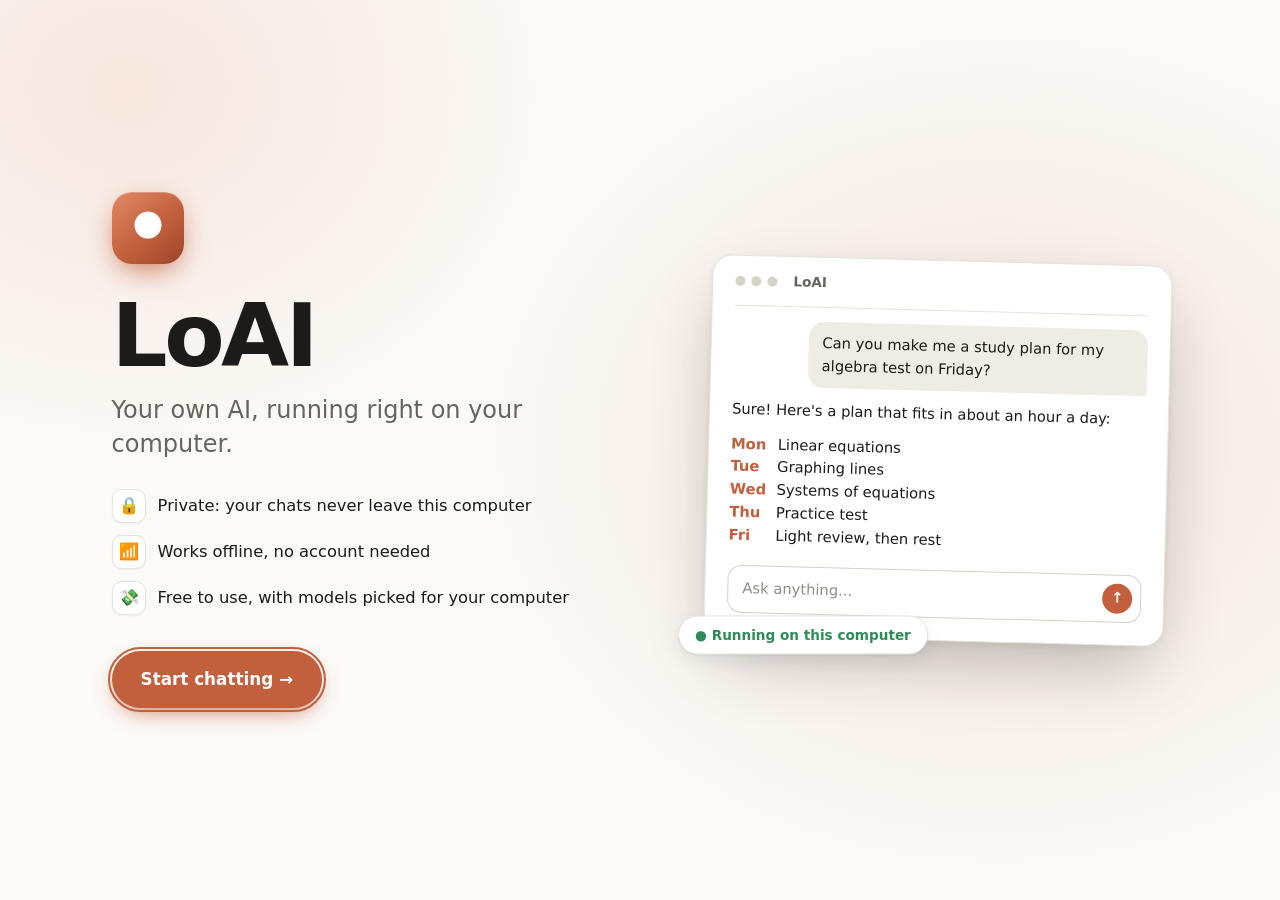
==== commit 06a348e1: "Add a LoAI start-up page shown when the app opens Co-Authored-By: Claude Opus 5.5 (1M context) <nore" ====
--- a/chatbot/static/index.html
+++ b/chatbot/static/index.html
@@ -9,6 +9,30 @@
   <link rel="stylesheet" href="/connectors/tool-chat.css">
 </head>
 <body>
+  <!-- Start-up page: shown once each time LoAI opens -->
+  <section id="splash" aria-labelledby="splash-title" hidden>
+    <div class="splash-text">
+      <div class="splash-logo" aria-hidden="true"></div>
+      <h1 id="splash-title">LoAI</h1>
+      <p class="splash-tagline">Your own AI, running right on your computer.</p>
+      <ul class="splash-points">
+        <li><span aria-hidden="true">🔒</span> Private: your chats never leave this computer</li>
+        <li><span aria-hidden="true">📶</span> Works offline, no account needed</li>
+        <li><span aria-hidden="true">💸</span> Free to use, with models picked for your computer</li>
+      </ul>
+      <button id="splash-start" class="primary">Start chatting <span aria-hidden="true">→</span></button>
+    </div>
+    <div class="splash-preview" aria-hidden="true">
+      <div class="preview-bar"><i></i><i></i><i></i><span>LoAI</span></div>
+      <div class="preview-user">Can you make me a study plan for my algebra test on Friday?</div>
+      <div class="preview-ai">
+        <p>Sure! Here's a plan that fits in about an hour a day:</p>
+        <p><b>Mon</b> Linear equations<br><b>Tue</b> Graphing lines<br><b>Wed</b> Systems of equations<br><b>Thu</b> Practice test<br><b>Fri</b> Light review, then rest</p>
+      </div>
+      <div class="preview-input">Ask anything...<b>↑</b></div>
+      <div class="preview-badge">● Running on this computer</div>
+    </div>
+  </section>
   <aside id="sidebar" aria-label="Chats">
     <div class="brand">LoAI</div>
     <button id="new-chat" class="primary" title="Start a new chat (Ctrl+Shift+O)">＋ New chat</button>
@@ -54,7 +78,6 @@
       <p class="disclaimer">Runs on your computer. AI can make mistakes, so check important facts.</p>
     </div>
   </main>
-  <script src="slides.js" defer></script>
 
   <!-- Choose a model -->
   <dialog id="models-dialog" aria-labelledby="models-title">
--- a/chatbot/static/style.css
+++ b/chatbot/static/style.css
@@ -184,8 +184,6 @@
 #chat-list li.chat button { border: none; padding: 0 5px; color: var(--faint); opacity: 0; font-size: 0.95em; }
 #chat-list li.chat button:hover:not(:disabled) { color: var(--text); background: transparent; }
 #chat-list li.chat:hover button, #chat-list li.chat.active button, #chat-list li.chat button:focus { opacity: 1; }
-#chat-list li.chat button.pin { filter: grayscale(1); }
-#chat-list li.chat button.pin.on { opacity: 1; filter: none; }
 #chat-list .empty { color: var(--faint); font-size: 0.85em; padding: 8px; }
 .sidebar-link {
   display: block;
@@ -523,3 +521,62 @@
   .model-card .side { align-items: flex-start; flex-direction: row; flex-wrap: wrap; }
 }
 a.chip { border: 1px solid var(--border); color: inherit; text-decoration: none; }
+
+/* ---------- Start-up page ---------- */
+#splash {
+  position: fixed; inset: 0; z-index: 50;
+  display: flex; align-items: center; justify-content: center; gap: clamp(32px, 6vw, 96px);
+  padding: 40px 6vw;
+  background:
+    radial-gradient(ellipse 60% 70% at 78% 50%, var(--glow), transparent 70%),
+    radial-gradient(ellipse 50% 60% at 10% 10%, var(--accent-soft), transparent 70%),
+    var(--bg);
+  overflow: auto;
+  transition: opacity 0.25s ease;
+}
+#splash.leaving { opacity: 0; }
+.splash-text { max-width: 520px; }
+.splash-logo {
+  width: 72px; height: 72px; border-radius: 20px;
+  background:
+    radial-gradient(circle at 50% 46%, #fff 0 13px, transparent 14px),
+    linear-gradient(140deg, #e08a63, var(--accent) 55%, #9c4428);
+  box-shadow: inset 0 1px 0 rgba(255, 255, 255, 0.25), 0 10px 30px -8px var(--accent);
+}
+#splash h1 { font-size: clamp(3rem, 7vw, 5.5rem); line-height: 1; letter-spacing: -0.04em; margin: 28px 0 14px; }
+.splash-tagline { font-size: clamp(1.15rem, 2vw, 1.5rem); color: var(--muted); margin: 0 0 28px; line-height: 1.4; }
+.splash-points { list-style: none; padding: 0; margin: 0 0 36px; display: grid; gap: 12px; }
+.splash-points li { display: flex; gap: 12px; align-items: center; font-size: 1.02rem; }
+.splash-points span {
+  display: grid; place-items: center; width: 34px; height: 34px; flex-shrink: 0;
+  border-radius: 10px; background: var(--card); border: 1px solid var(--border); box-shadow: var(--shadow-sm);
+}
+#splash-start { font-size: 1.05rem; padding: 14px 28px; border-radius: 999px; box-shadow: 0 8px 24px -8px var(--accent); }
+
+.splash-preview {
+  width: min(460px, 40vw); flex-shrink: 0;
+  background: var(--card); border: 1px solid var(--border); border-radius: 20px;
+  box-shadow: var(--shadow-lg); padding: 0 22px 22px; position: relative;
+  transform: rotate(1.5deg);
+  font-size: 0.92rem; line-height: 1.55;
+}
+.preview-bar { display: flex; align-items: center; gap: 6px; padding: 14px 0; margin-bottom: 14px; border-bottom: 1px solid var(--border); }
+.preview-bar i { width: 10px; height: 10px; border-radius: 50%; background: var(--border-strong); }
+.preview-bar span { margin-left: 10px; font-weight: 650; color: var(--muted); font-size: 0.85rem; }
+.preview-user { margin-left: auto; width: fit-content; max-width: 82%; background: var(--user-bubble); padding: 10px 14px; border-radius: 16px 16px 4px 16px; }
+.preview-ai p { margin: 12px 0 0; }
+.preview-ai b { display: inline-block; width: 42px; color: var(--accent); }
+.preview-input {
+  display: flex; justify-content: space-between; align-items: center; margin-top: 18px;
+  border: 1px solid var(--border-strong); border-radius: 14px; padding: 8px 8px 8px 14px; color: var(--faint);
+}
+.preview-input b { display: grid; place-items: center; width: 30px; height: 30px; border-radius: 50%; background: var(--accent); color: var(--accent-text); }
+.preview-badge {
+  position: absolute; left: -26px; bottom: -18px;
+  background: var(--card); border: 1px solid var(--border); border-radius: 999px; box-shadow: var(--shadow-md);
+  padding: 8px 16px; font-size: 0.85rem; font-weight: 600; color: var(--fast); transform: rotate(-1.5deg);
+}
+@media (max-width: 860px) {
+  #splash { flex-direction: column; justify-content: flex-start; padding-top: 12vh; }
+  .splash-preview { display: none; }
+}
